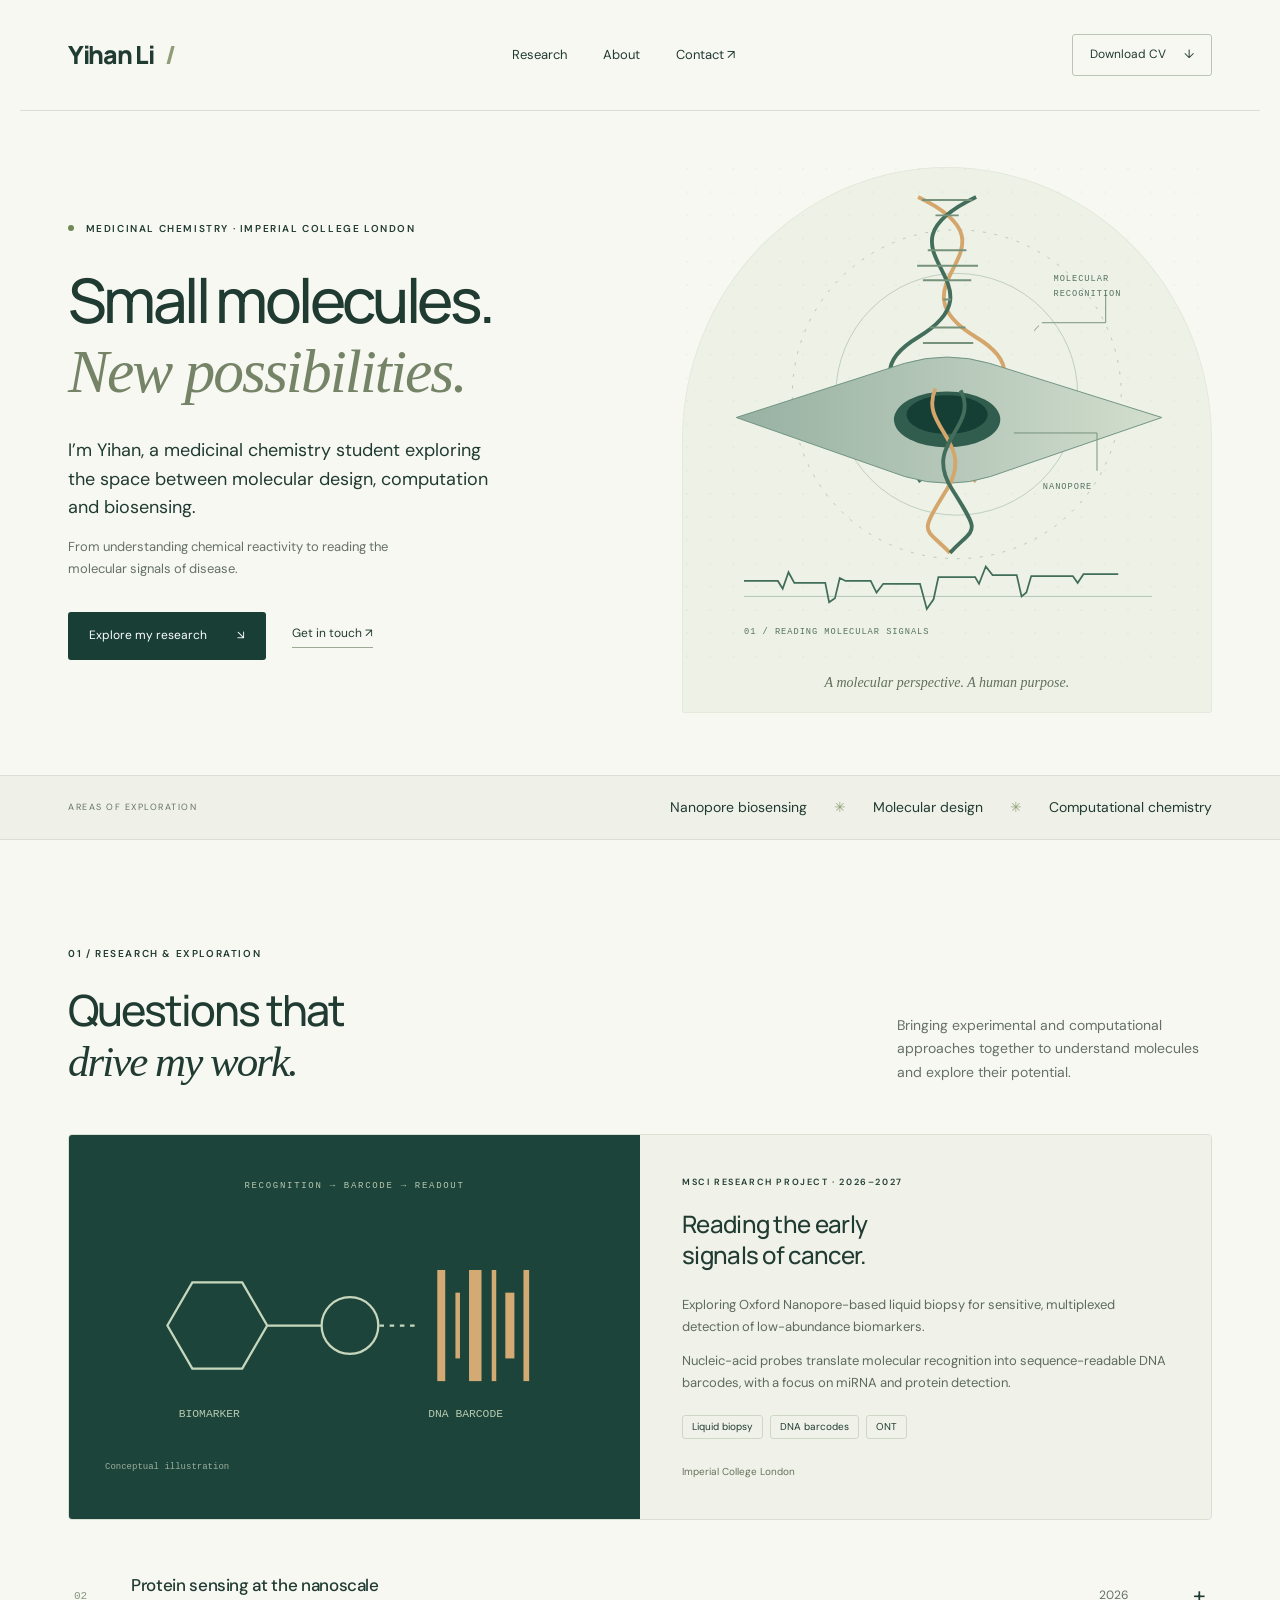
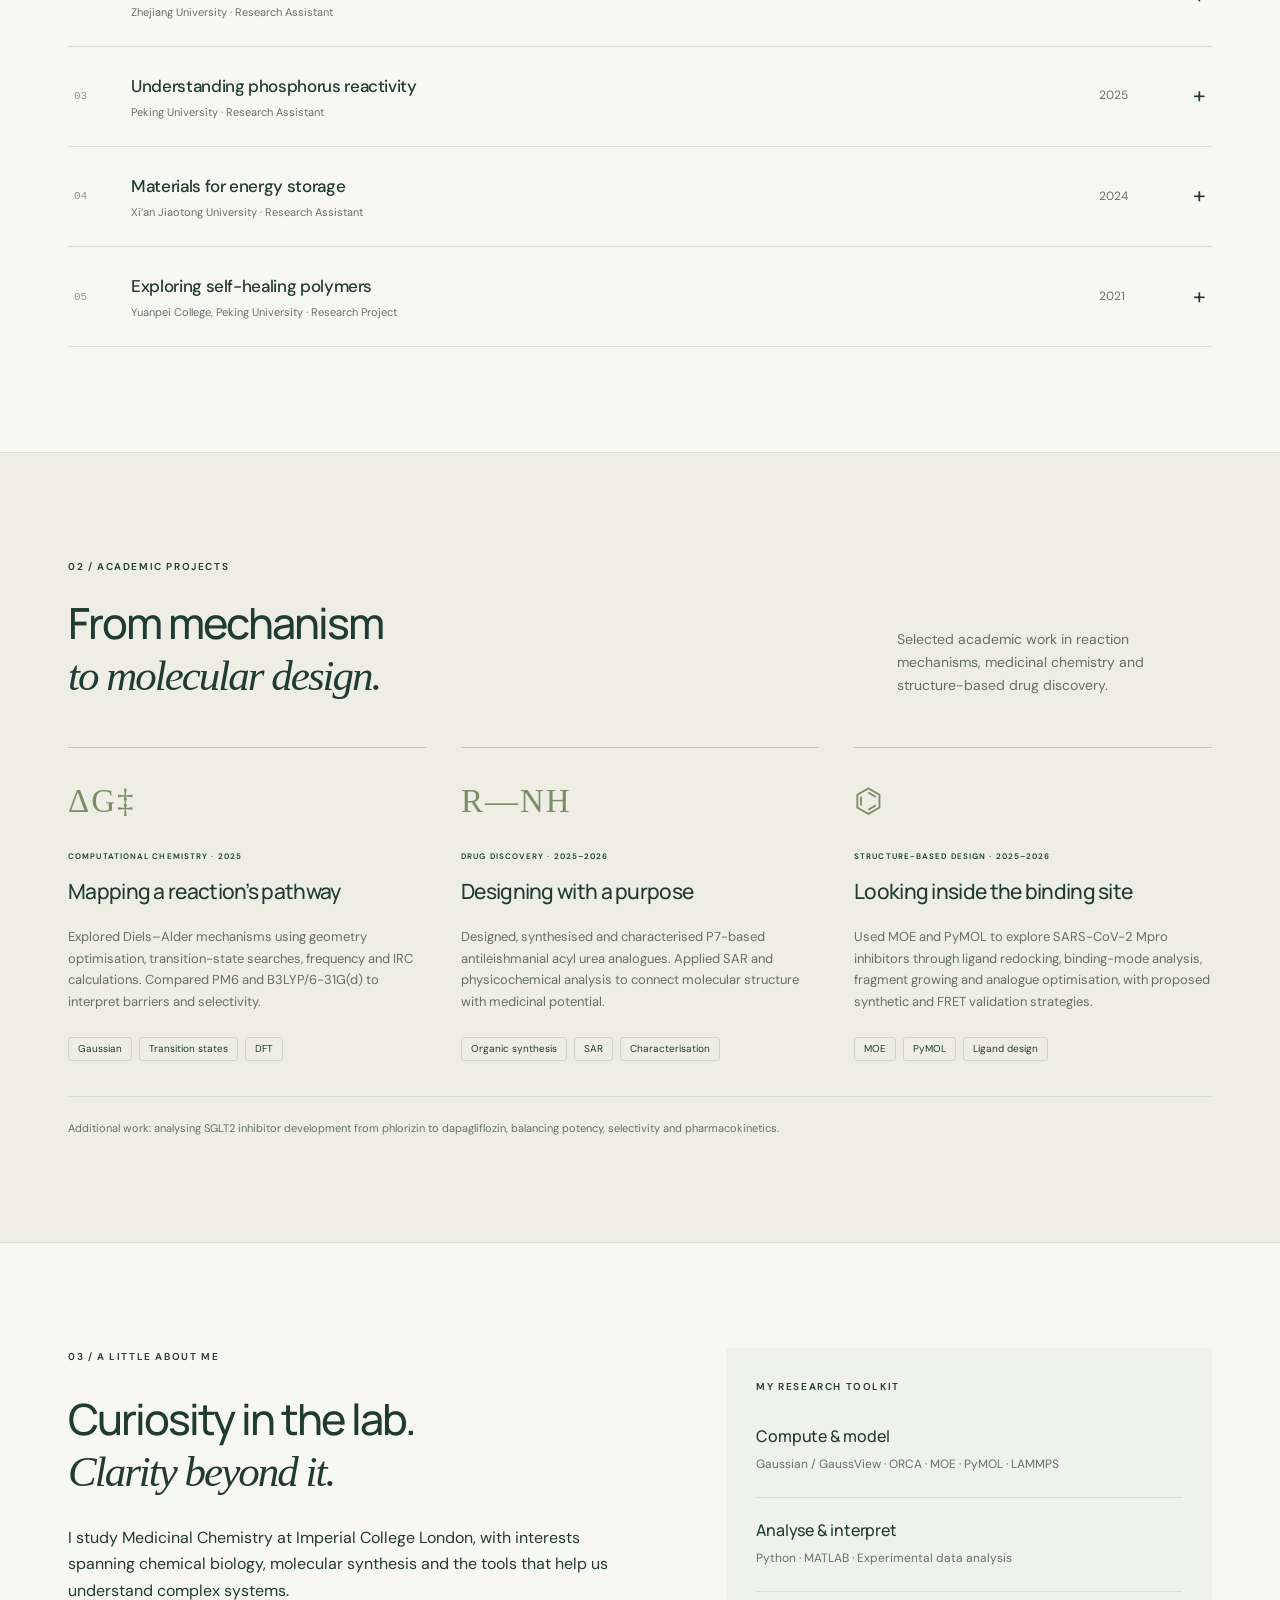
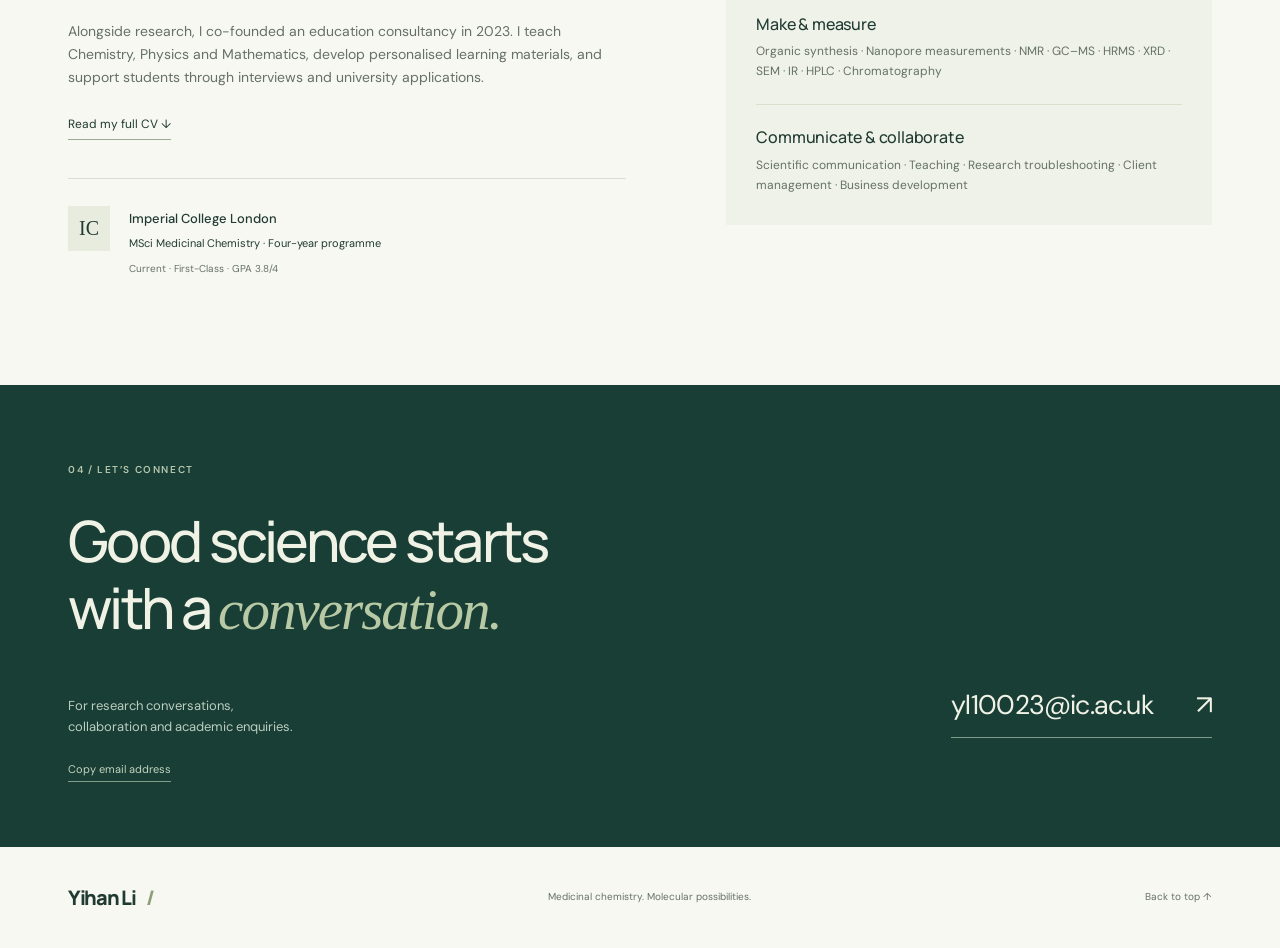
==== index.html @ eb701c2a "Publish Yihan Li portfolio and GitHub Pages deployment workflow" ====
<!doctype html>
<html lang="en">
<head>
<meta charset="utf-8"><meta name="viewport" content="width=device-width,initial-scale=1">
<meta name="description" content="Yihan Li — Medicinal chemistry student at Imperial College London, exploring nanopore biosensing, molecular design and computational chemistry.">
<meta name="theme-color" content="#183e36"><title>Yihan Li — Chemistry, at the interface.</title>
<link rel="icon" href="assets/favicon.svg" type="image/svg+xml"><link rel="stylesheet" href="styles.css"><script src="script.js" defer></script>
</head>
<body>
<a class="skip" href="#main">Skip to content</a>
<header class="header wrap"><a class="wordmark" href="#" aria-label="Yihan Li, home">Yihan Li<span> / </span></a><nav aria-label="Main navigation"><a href="#research">Research</a><a href="#about">About</a><a href="#contact">Contact <span aria-hidden="true">↗</span></a></nav><a class="cv-link" href="assets/Yihan_Li_CV_2026.pdf" download>Download CV <span aria-hidden="true">↓</span></a></header>
<main id="main">
<section class="hero wrap" aria-labelledby="hero-title"><div class="hero-copy"><p class="eyebrow"><span class="dot"></span> MEDICINAL CHEMISTRY · IMPERIAL COLLEGE LONDON</p><h1 id="hero-title">Small molecules.<br><em>New possibilities.</em></h1><p class="intro">I’m Yihan, a medicinal chemistry student exploring the space between molecular design, computation and biosensing.</p><p class="hero-note">From understanding chemical reactivity to reading the molecular signals of disease.</p><div class="actions"><a class="button" href="#research">Explore my research <span>↘</span></a><a class="text-link" href="mailto:yl10023@ic.ac.uk">Get in touch ↗</a></div></div><figure class="hero-art"><svg viewBox="0 0 540 520" role="img" aria-labelledby="art-title art-desc"><title id="art-title">Molecular signals, reimagined</title><desc id="art-desc">An abstract scientific illustration of a DNA strand passing through a nanopore, with a signal trace below. Conceptual illustration, not experimental data.</desc><defs><pattern id="grid" width="24" height="24" patternUnits="userSpaceOnUse"><circle cx="1" cy="1" r=".7" fill="#8daba0" opacity=".25"/></pattern><linearGradient id="membrane"><stop stop-color="#97b1a2"/><stop offset="1" stop-color="#d3dece"/></linearGradient></defs><rect width="540" height="520" fill="url(#grid)"/><circle cx="280" cy="234" r="170" fill="none" stroke="#b6c7b8" stroke-dasharray="3 9"/><circle cx="280" cy="234" r="125" fill="none" stroke="#bdcebf"/><g class="dna" fill="none" stroke-width="4"><path d="M240 30 C355 85 205 118 300 175 S220 270 300 324" stroke="#d4a66c"/><path d="M300 30 C185 85 335 118 240 175 S320 270 240 324" stroke="#426e5b"/><g stroke="#76927b" stroke-width="2"><path d="M244 33 L296 33 M258 49 L282 49 M250 85 L290 85 M239 101 L302 101 M245 116 L295 116 M266 136 L274 136 M252 165 L289 165 M245 181 L297 181 M257 199 L286 199 M261 230 L277 230 M242 248 L297 248 M247 267 L291 267 M260 289 L280 289 M242 319 L298 319"/></g></g><path d="M52 258 L226 202 Q270 189 314 202 L492 258 L315 319 Q272 333 226 319Z" fill="url(#membrane)" stroke="#6e9381"/><ellipse cx="270" cy="260" rx="55" ry="29" fill="#315d4e"/><ellipse cx="270" cy="255" rx="42" ry="20" fill="#153e34"/><path d="M258 228 C240 268 300 283 270 332 S246 370 273 398" fill="none" stroke="#d4a66c" stroke-width="4"/><path d="M284 230 C304 269 244 283 275 332 S299 370 273 398" fill="none" stroke="#426e5b" stroke-width="4"/><path d="M368 160h66v-31 M365 163l-5 5" stroke="#76927b" fill="none"/><text x="380" y="117" class="svg-label">MOLECULAR</text><text x="380" y="132" class="svg-label">RECOGNITION</text><path d="M339 274h86v39" fill="none" stroke="#76927b"/><text x="369" y="332" class="svg-label">NANOPORE</text><path d="M60 443H482" stroke="#b2c3b5"/><path d="M60 427h35l5 8 6-17 6 11h32l4 20 6-4 5-21 6 3h26l6 12 7-9h38l7 26 7-10 5-23h38l4 7 7-18 7 9h25l5 22 5-4 5-17h43l5 7 6-9h36" fill="none" stroke="#416e59" stroke-width="1.8"/><text x="60" y="482" class="svg-label">01 / READING MOLECULAR SIGNALS</text></svg><figcaption>A molecular perspective. A human purpose.</figcaption></figure></section>
<div class="focus-strip"><div class="wrap"><span>AREAS OF EXPLORATION</span><p>Nanopore biosensing <i>✳</i> Molecular design <i>✳</i> Computational chemistry</p></div></div>
<section id="research" class="research wrap section"><div class="section-top"><div><p class="eyebrow">01 / RESEARCH & EXPLORATION</p><h2>Questions that<br><em>drive my work.</em></h2></div><p>Bringing experimental and computational approaches together to understand molecules and explore their potential.</p></div>
<article class="featured"><div class="feature-visual" aria-hidden="true"><span>RECOGNITION → BARCODE → READOUT</span><svg viewBox="0 0 440 235"><g fill="none" stroke="#c7d7bd" stroke-width="2"><path d="M55 116l22-38h44l22 38-22 38H77Z M143 116h48"/><circle cx="216" cy="116" r="25"/><path d="M242 116h32" stroke-dasharray="4 5"/></g><g fill="#d4aa74"><rect x="293" y="67" width="7" height="98"/><rect x="309" y="87" width="4" height="58"/><rect x="321" y="67" width="11" height="98"/><rect x="341" y="67" width="4" height="98"/><rect x="353" y="87" width="8" height="58"/><rect x="369" y="67" width="5" height="98"/></g><g fill="#b6c9af" font-size="10" font-family="monospace"><text x="65" y="197">BIOMARKER</text><text x="285" y="197">DNA BARCODE</text></g></svg><small>Conceptual illustration</small></div><div class="feature-copy"><p class="eyebrow">MSCI RESEARCH PROJECT · 2026–2027</p><h3>Reading the early<br>signals of cancer.</h3><p>Exploring Oxford Nanopore-based liquid biopsy for sensitive, multiplexed detection of low-abundance biomarkers.</p><p>Nucleic-acid probes translate molecular recognition into sequence-readable DNA barcodes, with a focus on miRNA and protein detection.</p><div class="tags"><span>Liquid biopsy</span><span>DNA barcodes</span><span>ONT</span></div><p class="institution">Imperial College London</p></div></article>
<div class="research-list">
<details><summary><span class="row-number">02</span><span><strong>Protein sensing at the nanoscale</strong><small>Zhejiang University · Research Assistant</small></span><span class="year">2026</span><span class="expand" aria-hidden="true">+</span></summary><div class="detail-body"><p>Contributing to solid-state nanopore detection of proteins in tear-fluid samples. Experimental work includes sample preparation, nanopore measurements, protocol optimisation and troubleshooting electrical measurements.</p><div class="tags"><span>Solid-state nanopores</span><span>Protein detection</span><span>Biosensing</span></div></div></details>
<details><summary><span class="row-number">03</span><span><strong>Understanding phosphorus reactivity</strong><small>Peking University · Research Assistant</small></span><span class="year">2025</span><span class="expand" aria-hidden="true">+</span></summary><div class="detail-body"><p>Investigated white phosphorus activation by thioethers using experimental and computational approaches, contributing to a manuscript in preparation. Explored reactions with Ti, Zr, Hf and Th cyclopentadienyl complexes, diphosphabenzene properties, and allenyl dilithium reagents.</p><p>Computational analysis and characterisation used Gaussian/GaussView, ORCA, NMR, GC–MS, HRMS, XRD and elemental analysis.</p></div></details>
<details><summary><span class="row-number">04</span><span><strong>Materials for energy storage</strong><small>Xi’an Jiaotong University · Research Assistant</small></span><span class="year">2024</span><span class="expand" aria-hidden="true">+</span></summary><div class="detail-body"><p>Reviewed supercapacitor materials and energy-storage mechanisms; assisted with electrode-material synthesis, XRD and SEM characterisation, and preliminary electrochemical performance analysis.</p></div></details>
<details><summary><span class="row-number">05</span><span><strong>Exploring self-healing polymers</strong><small>Yuanpei College, Peking University · Research Project</small></span><span class="year">2021</span><span class="expand" aria-hidden="true">+</span></summary><div class="detail-body"><p>Reviewed self-healing polymer mechanisms and applications, explored experimental approaches for evaluating material properties, and presented findings to peers and mentors.</p></div></details>
</div></section>
<section class="projects section"><div class="wrap"><div class="section-top"><div><p class="eyebrow">02 / ACADEMIC PROJECTS</p><h2>From mechanism<br><em>to molecular design.</em></h2></div><p>Selected academic work in reaction mechanisms, medicinal chemistry and structure-based drug discovery.</p></div><div class="project-grid"><article><span class="project-icon" aria-hidden="true">ΔG‡</span><p class="eyebrow">COMPUTATIONAL CHEMISTRY · 2025</p><h3>Mapping a reaction’s pathway</h3><p>Explored Diels–Alder mechanisms using geometry optimisation, transition-state searches, frequency and IRC calculations. Compared PM6 and B3LYP/6-31G(d) to interpret barriers and selectivity.</p><div class="tags"><span>Gaussian</span><span>Transition states</span><span>DFT</span></div></article><article><span class="project-icon" aria-hidden="true">R—NH</span><p class="eyebrow">DRUG DISCOVERY · 2025–2026</p><h3>Designing with a purpose</h3><p>Designed, synthesised and characterised P7-based antileishmanial acyl urea analogues. Applied SAR and physicochemical analysis to connect molecular structure with medicinal potential.</p><div class="tags"><span>Organic synthesis</span><span>SAR</span><span>Characterisation</span></div></article><article><span class="project-icon" aria-hidden="true">⌬</span><p class="eyebrow">STRUCTURE-BASED DESIGN · 2025–2026</p><h3>Looking inside the binding site</h3><p>Used MOE and PyMOL to explore SARS-CoV-2 Mpro inhibitors through ligand redocking, binding-mode analysis, fragment growing and analogue optimisation, with proposed synthetic and FRET validation strategies.</p><div class="tags"><span>MOE</span><span>PyMOL</span><span>Ligand design</span></div></article></div><p class="project-footnote">Additional work: analysing SGLT2 inhibitor development from phlorizin to dapagliflozin, balancing potency, selectivity and pharmacokinetics.</p></div></section>
<section id="about" class="about wrap section"><div><p class="eyebrow">03 / A LITTLE ABOUT ME</p><h2>Curiosity in the lab.<br><em>Clarity beyond it.</em></h2><p class="about-intro">I study Medicinal Chemistry at Imperial College London, with interests spanning chemical biology, molecular synthesis and the tools that help us understand complex systems.</p><p>Alongside research, I co-founded an education consultancy in 2023. I teach Chemistry, Physics and Mathematics, develop personalised learning materials, and support students through interviews and university applications.</p><a class="text-link" href="assets/Yihan_Li_CV_2026.pdf" download>Read my full CV ↓</a><div class="education"><span class="edu-mark" aria-hidden="true">IC</span><div><strong>Imperial College London</strong><p>MSci Medicinal Chemistry · Four-year programme</p><small>Current · First-Class · GPA 3.8/4</small></div></div></div><aside class="toolkit"><p class="eyebrow">MY RESEARCH TOOLKIT</p><div><h3>Compute & model</h3><p>Gaussian / GaussView · ORCA · MOE · PyMOL · LAMMPS</p></div><div><h3>Analyse & interpret</h3><p>Python · MATLAB · Experimental data analysis</p></div><div><h3>Make & measure</h3><p>Organic synthesis · Nanopore measurements · NMR · GC–MS · HRMS · XRD · SEM · IR · HPLC · Chromatography</p></div><div><h3>Communicate & collaborate</h3><p>Scientific communication · Teaching · Research troubleshooting · Client management · Business development</p></div></aside></section>
<section id="contact" class="contact"><div class="wrap"><p class="eyebrow">04 / LET’S CONNECT</p><h2>Good science starts<br>with a <em>conversation.</em></h2><div class="contact-bottom"><p>For research conversations,<br>collaboration and academic enquiries.</p><a href="mailto:yl10023@ic.ac.uk">yl10023@ic.ac.uk <span aria-hidden="true">↗</span></a></div><button id="copy-email" type="button">Copy email address</button><span id="copy-status" role="status" aria-live="polite"></span></div></section>
</main><footer class="wrap"><a class="wordmark" href="#">Yihan Li<span> / </span></a><p>Medicinal chemistry. Molecular possibilities.</p><a href="#">Back to top ↑</a></footer>
</body></html>
---- styles.css ----
@import url('https://fonts.googleapis.com/css2?family=DM+Sans:wght@400;450;500;550;600;650;700&family=Manrope:wght@400;500;600;650;700;800&display=swap');
:root{--paper:#f8f8f2;--ink:#203b32;--muted:#657168;--line:#d9dfd3;--green:#183e36;--serif:Georgia,'Times New Roman',serif}*{box-sizing:border-box}html{scroll-behavior:smooth;scroll-padding-top:35px}body{margin:0;background:var(--paper);color:var(--ink);font-family:'DM Sans',sans-serif;font-size:15px;line-height:1.65}a{color:inherit;text-decoration:none}button{font:inherit}a,button,summary{-webkit-tap-highlight-color:transparent}a:focus-visible,button:focus-visible,summary:focus-visible{outline:2px solid #a3733a;outline-offset:6px}.wrap{max-width:1240px;padding-inline:48px;margin:auto}.header{height:111px;display:flex;align-items:center;justify-content:space-between;border-bottom:1px solid var(--line)}.wordmark{font-family:'Manrope',sans-serif;font-size:25px;font-weight:800;letter-spacing:-1.3px}.wordmark span{color:#8e9e76;margin-left:8px}.header nav{display:flex;gap:36px;font-size:13px}.header nav a:hover,.text-link:hover{color:#977244}.cv-link{font-size:12px;border:1px solid #bac5b5;padding:10px 17px;border-radius:3px}.cv-link span{margin-left:15px}.skip{position:fixed;top:-60px;left:10px;background:white;padding:10px;z-index:10}.skip:focus{top:10px}.hero{min-height:650px;display:grid;grid-template-columns:1.12fr 1fr;align-items:center;gap:20px;padding-top:56px;padding-bottom:62px}.eyebrow{font-size:10px;letter-spacing:1.6px;font-weight:600;line-height:1.8;margin:0 0 28px}.dot{display:inline-block;width:6px;height:6px;background:#708957;border-radius:100%;margin-right:8px;vertical-align:1px}h1,h2,h3,p{margin-top:0}h1{font-family:'Manrope',sans-serif;font-size:clamp(44px,4.8vw,65px);line-height:1.12;font-weight:500;letter-spacing:-3.6px;margin-bottom:30px}em{font-family:var(--serif);font-weight:400;letter-spacing:-2px}h1 em{color:#758366}.intro{max-width:435px;font-size:18px;line-height:1.6;margin-bottom:14px}.hero-note{font-size:13px;color:var(--muted);max-width:370px}.actions{display:flex;gap:26px;align-items:center;margin-top:33px}.button{background:var(--green);color:white;padding:14px 21px;font-size:12px;border-radius:3px;display:inline-flex;align-items:center;gap:30px;transition:background .2s}.button:hover{background:#355c4a}.text-link{font-size:12px;border-bottom:1px solid #9aaa93;padding-bottom:4px}.hero-art{margin:0;background:#edf1e6;border:1px solid #e4e9dc;position:relative;border-radius:50% 50% 3px 3px;padding:0 3px 18px}.hero-art svg{display:block;width:100%;height:auto}.svg-label{font-family:monospace;font-size:9px;letter-spacing:1px;fill:#577360}.hero-art figcaption{text-align:center;font-family:var(--serif);font-style:italic;font-size:14px;color:#61705b}.focus-strip{border-block:1px solid var(--line);background:#eff1e8}.focus-strip .wrap{display:flex;align-items:center;justify-content:space-between;gap:20px;padding-block:20px}.focus-strip span{font-size:9px;letter-spacing:1.5px;color:var(--muted)}.focus-strip p{font-size:14px;margin:0}.focus-strip i{font-style:normal;color:#91a17c;padding:0 23px}.section{padding-top:105px;padding-bottom:105px}.section-top{display:flex;align-items:flex-end;justify-content:space-between;gap:40px;margin-bottom:46px}.section-top .eyebrow{margin-bottom:22px}h2{font-size:43px;font-family:'Manrope',sans-serif;font-weight:500;letter-spacing:-2px;line-height:1.17;margin-bottom:0}.section-top>p{max-width:315px;font-size:14px;color:var(--muted);margin-bottom:4px}.featured{display:grid;grid-template-columns:1fr 1fr;border:1px solid var(--line);border-radius:4px;overflow:hidden}.feature-visual{background:#1c443a;display:flex;flex-direction:column;justify-content:center;padding:36px;color:#b5c7af}.feature-visual>span{font-family:monospace;letter-spacing:1.7px;font-size:9px;align-self:center}.feature-visual svg{width:100%}.feature-visual small{font-family:monospace;font-size:9px;color:#9daf9d}.feature-copy{padding:39px 42px;background:#f0f2e9}.feature-copy .eyebrow{font-size:9px;margin-bottom:18px}h3{font-family:'Manrope',sans-serif;font-size:24px;font-weight:500;line-height:1.3;letter-spacing:-.7px}.feature-copy>p:not(.eyebrow):not(.institution){font-size:13px;color:#5e6a60}.tags{display:flex;flex-wrap:wrap;gap:7px;margin-top:22px}.tags span{border:1px solid #cfd8c6;border-radius:3px;padding:3px 9px;font-size:10px;line-height:1.6}.institution{font-size:10px;margin:25px 0 0;color:#65735c}.research-list{margin-top:26px}details{border-bottom:1px solid var(--line)}summary{list-style:none;display:grid;grid-template-columns:45px 1fr 70px 25px;gap:12px;align-items:center;padding:25px 6px;cursor:pointer}summary::-webkit-details-marker{display:none}.row-number{color:#8b977f;font-size:11px;font-family:monospace}summary strong{display:block;font-weight:500;font-size:17px;letter-spacing:-.35px}summary small{display:block;color:var(--muted);font-size:11px;margin-top:3px}.year{font-size:12px;color:var(--muted)}.expand{font-size:23px;font-weight:400;text-align:right}details[open] .expand{transform:rotate(45deg)}.detail-body{padding:0 60px 28px;max-width:880px;color:var(--muted);font-size:14px}.projects{background:#eeeee5;border-block:1px solid var(--line)}.project-grid{display:grid;grid-template-columns:repeat(3,1fr);gap:35px}.project-grid article{border-top:1px solid #becab6;padding-top:26px}.project-icon{display:block;font-family:var(--serif);color:#7b8e68;font-size:33px;height:75px;letter-spacing:2px}.project-grid .eyebrow{font-size:8px;margin-bottom:15px;letter-spacing:1.1px}.project-grid h3{font-size:21px}.project-grid article>p:not(.eyebrow){font-size:13px;color:var(--muted)}.project-grid .tags{margin-top:25px}.project-footnote{margin:35px 0 0;padding-top:22px;border-top:1px solid var(--line);font-size:11px;color:var(--muted)}.about{display:grid;grid-template-columns:1.15fr 1fr;gap:100px}.about h2{margin-bottom:28px}.about-intro{font-size:16px}.about>div>p:not(.eyebrow):not(.about-intro){font-size:14px;color:var(--muted)}.about .text-link{display:inline-block;margin-top:12px}.education{border-top:1px solid var(--line);margin-top:38px;padding-top:27px;display:flex;gap:19px}.edu-mark{background:#e7ecdf;width:42px;height:45px;display:grid;place-items:center;font-family:var(--serif);font-size:20px;flex-shrink:0}.education strong{font-size:13px;font-weight:500}.education p{font-size:11px;margin:3px 0}.education small{font-size:10px;color:var(--muted)}.toolkit{padding:30px;background:#eff2e9;align-self:start}.toolkit>.eyebrow{margin-bottom:8px}.toolkit>div{padding:22px 0;border-bottom:1px solid #d7dfcd}.toolkit>div:last-child{border:0;padding-bottom:0}.toolkit h3{font-size:16px;letter-spacing:-.2px;margin-bottom:8px}.toolkit p:not(.eyebrow){font-size:12px;color:var(--muted);margin-bottom:0}.contact{background:var(--green);color:#f1f2e6;padding:76px 0 65px}.contact .eyebrow{color:#b7c7ae}.contact h2{font-size:57px;letter-spacing:-2.7px}.contact h2 em{color:#b8c9a5}.contact-bottom{display:flex;justify-content:space-between;align-items:flex-end;gap:30px;margin-top:40px}.contact-bottom p{font-size:13px;color:#bdcebf;margin:0}.contact-bottom>a{font-size:27px;letter-spacing:-.6px;border-bottom:1px solid #7d9c87;padding-bottom:9px}.contact-bottom>a span{margin-left:36px}#copy-email{border:0;border-bottom:1px solid #809e88;background:none;color:#c4d3be;font-size:11px;padding:0 0 3px;cursor:pointer;margin-top:22px}#copy-status{font-size:11px;margin-left:14px;color:#c4d3be}footer{padding-block:34px;display:flex;align-items:center;justify-content:space-between;gap:20px}footer .wordmark{font-size:20px}footer p,footer>a:last-child{font-size:10px;color:var(--muted);margin:0}@media(min-width:1500px){.hero{min-height:710px}}@media(max-width:950px){.wrap{padding-inline:30px}.hero{gap:10px;min-height:560px}h1{font-size:45px;letter-spacing:-2.5px}.intro{font-size:16px}.hero .eyebrow{font-size:8px}.actions{gap:17px}.button{gap:12px}.about{gap:45px}.focus-strip i{padding:0 10px}.feature-copy{padding:28px}.project-grid{gap:22px}.project-grid .eyebrow{font-size:7px}.contact h2{font-size:48px}}@media(max-width:760px){.wrap{padding-inline:22px}.header{height:85px}.wordmark{font-size:22px}.header nav{gap:18px;font-size:11px}.cv-link{display:none}.hero{grid-template-columns:1fr;padding-block:45px;gap:40px}h1{font-size:47px}.hero .eyebrow{font-size:8px;letter-spacing:1px}.intro{font-size:17px}.hero-art{max-width:400px;width:100%;justify-self:center}.focus-strip .wrap{display:block}.focus-strip p{font-size:10px;margin-top:9px}.focus-strip i{padding:0 6px}.section{padding-block:65px}.section-top{display:block;margin-bottom:30px}.section-top>p{margin-top:22px;max-width:100%}h2{font-size:36px}.featured{grid-template-columns:1fr}.feature-visual{min-height:260px;padding:28px}.feature-visual svg{max-height:200px}.feature-copy{padding:28px}summary{grid-template-columns:25px 1fr 35px 16px;gap:8px;padding-block:22px}summary strong{font-size:14px}summary small{font-size:10px}.year{font-size:10px}.detail-body{padding:0 10px 22px 33px;font-size:13px}.project-grid{grid-template-columns:1fr;gap:32px}.project-grid .eyebrow{font-size:9px}.project-icon{height:62px}.project-grid article>p:not(.eyebrow){font-size:14px}.about{grid-template-columns:1fr;gap:35px}.contact{padding-block:57px}.contact h2{font-size:40px;letter-spacing:-1.8px}.contact-bottom{display:block;margin-top:30px}.contact-bottom>a{display:inline-block;margin-top:25px;font-size:22px}.contact-bottom>a span{margin-left:15px}footer{flex-wrap:wrap;padding-block:25px}footer p{order:3;width:100%}}@media(prefers-reduced-motion:reduce){html{scroll-behavior:auto}*{transition:none!important}}
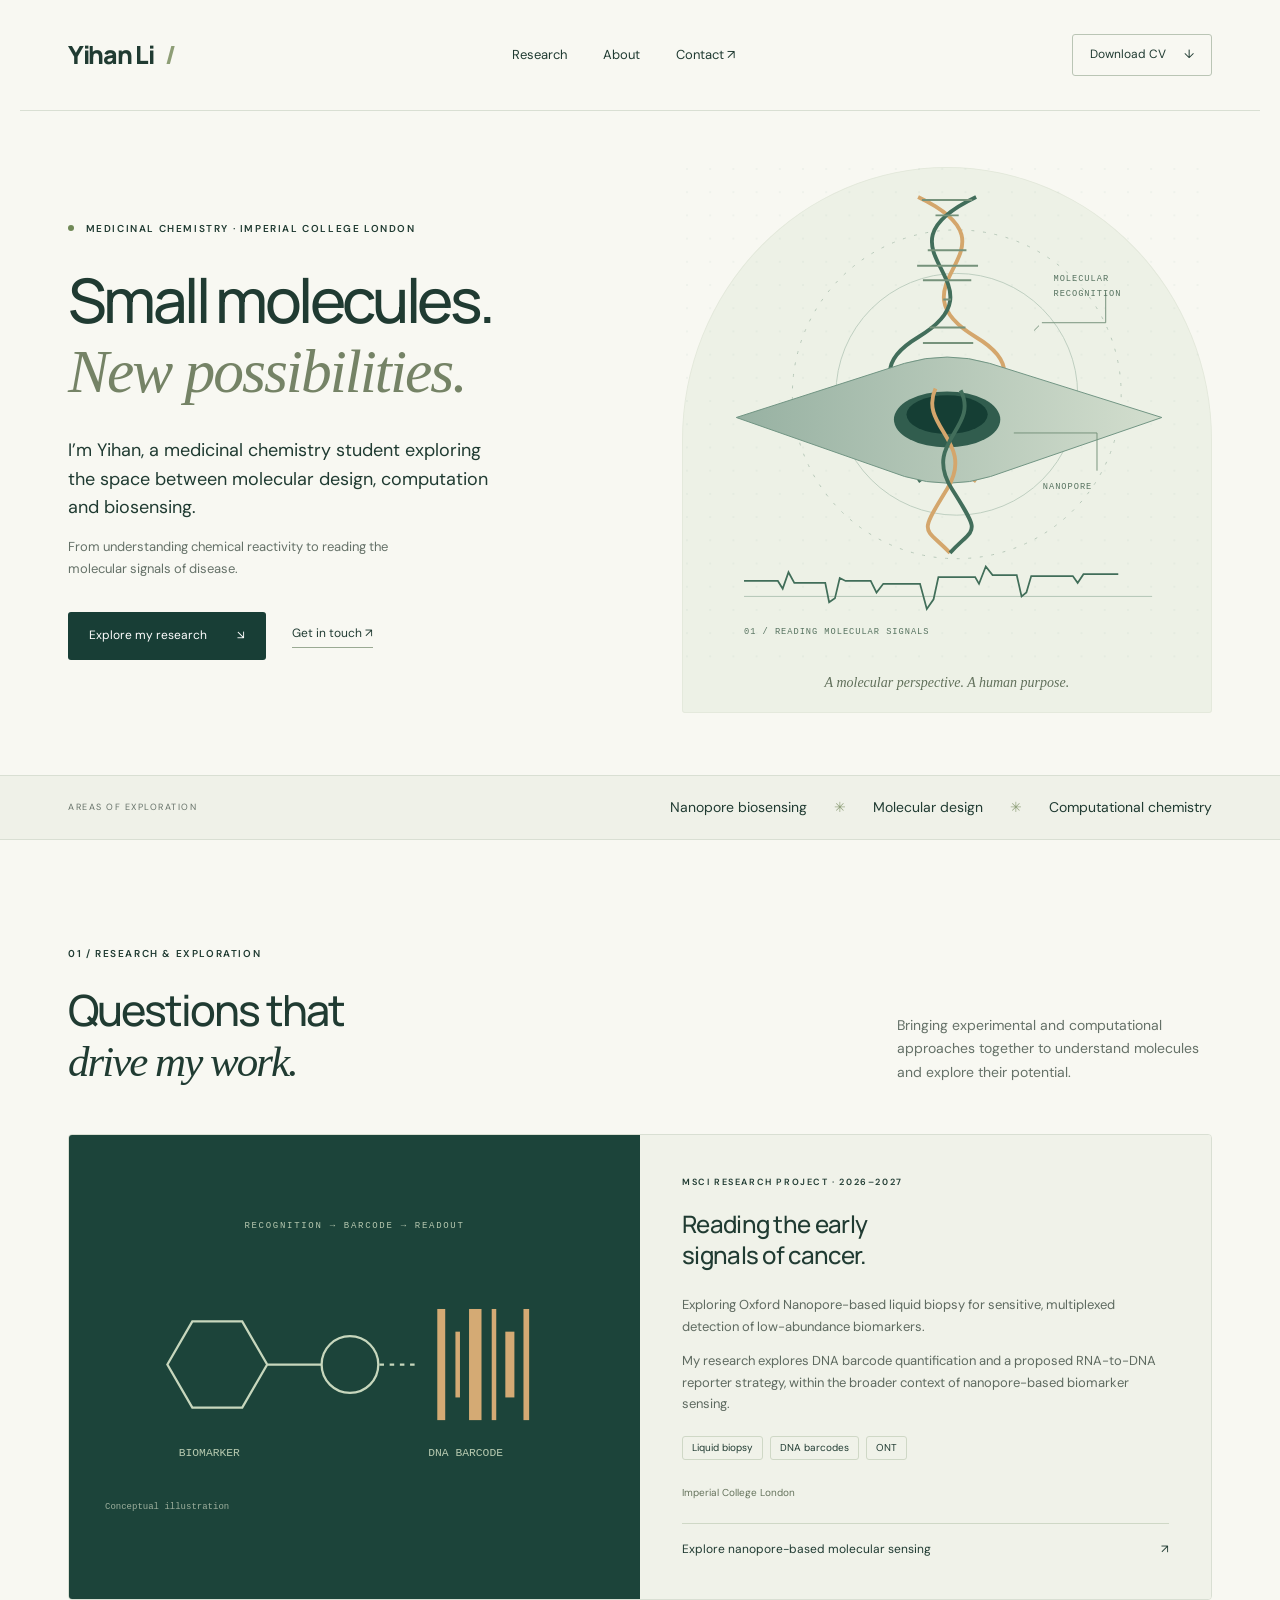
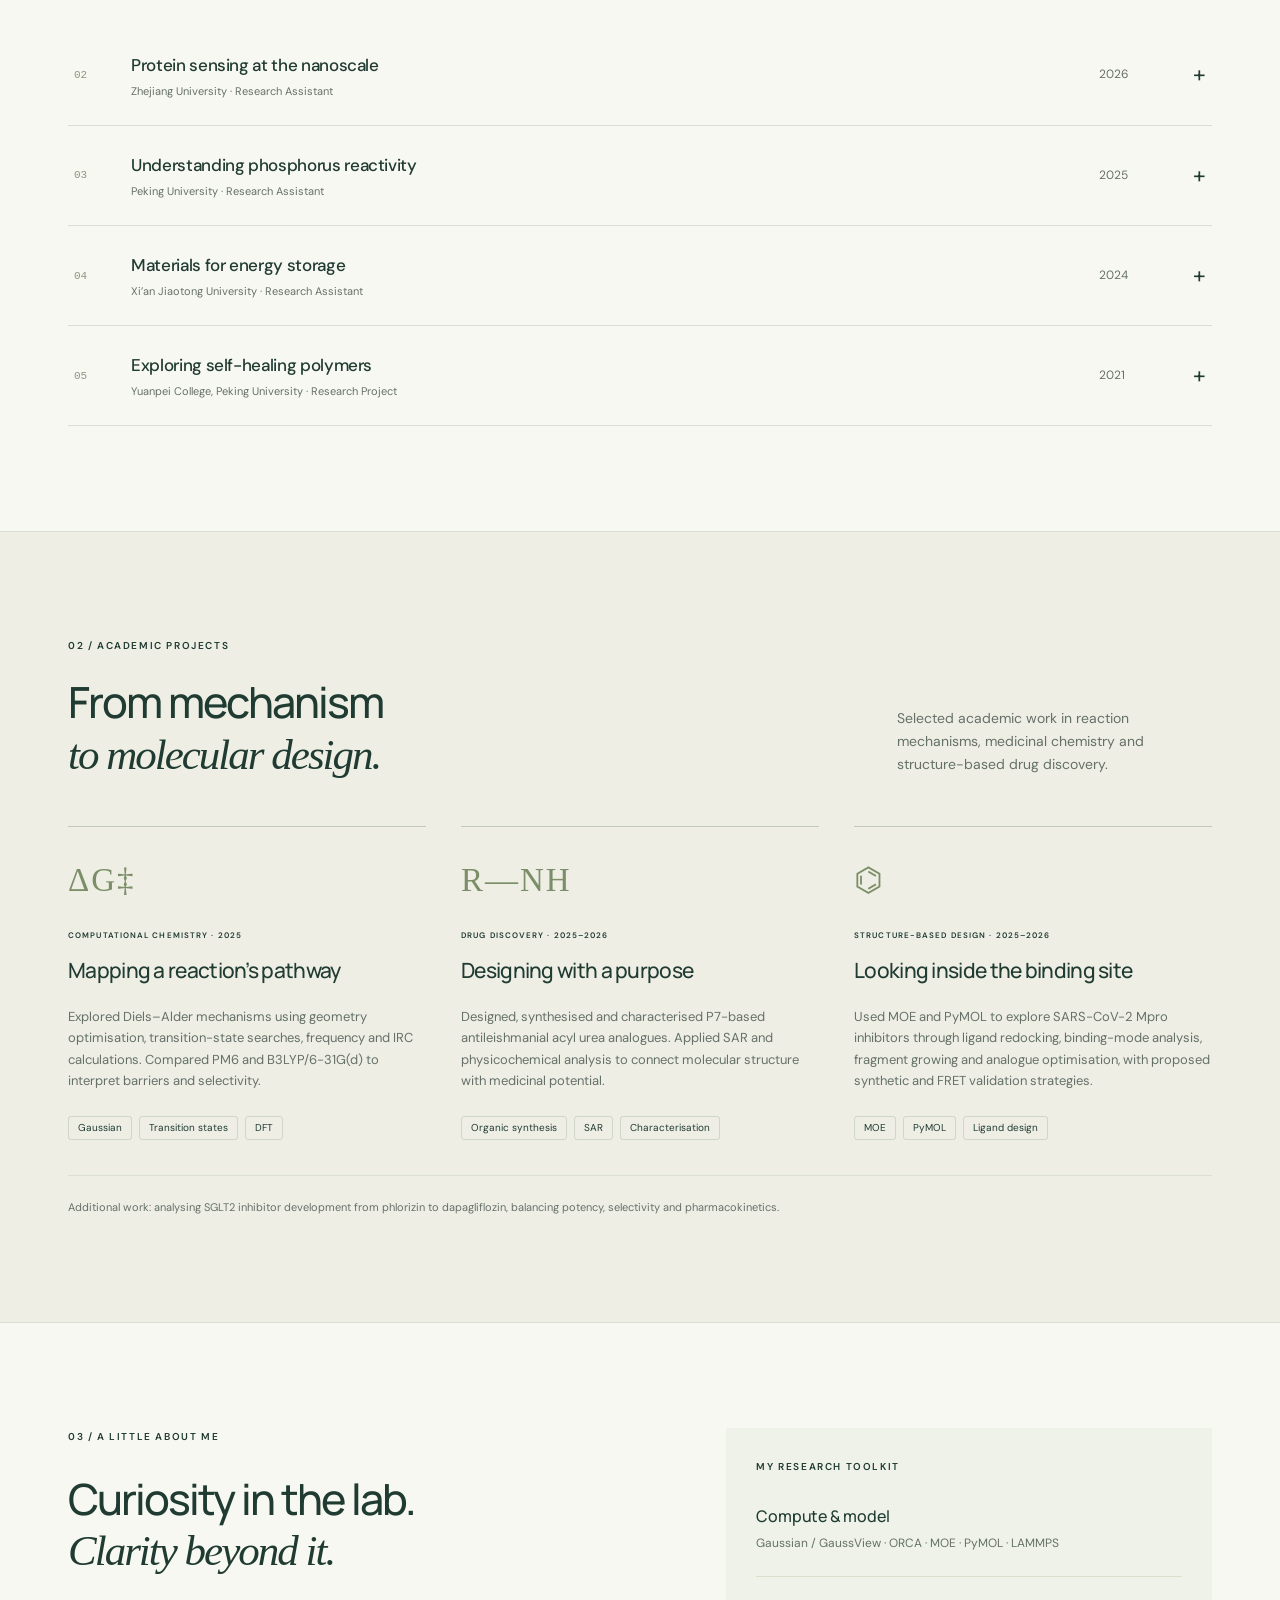
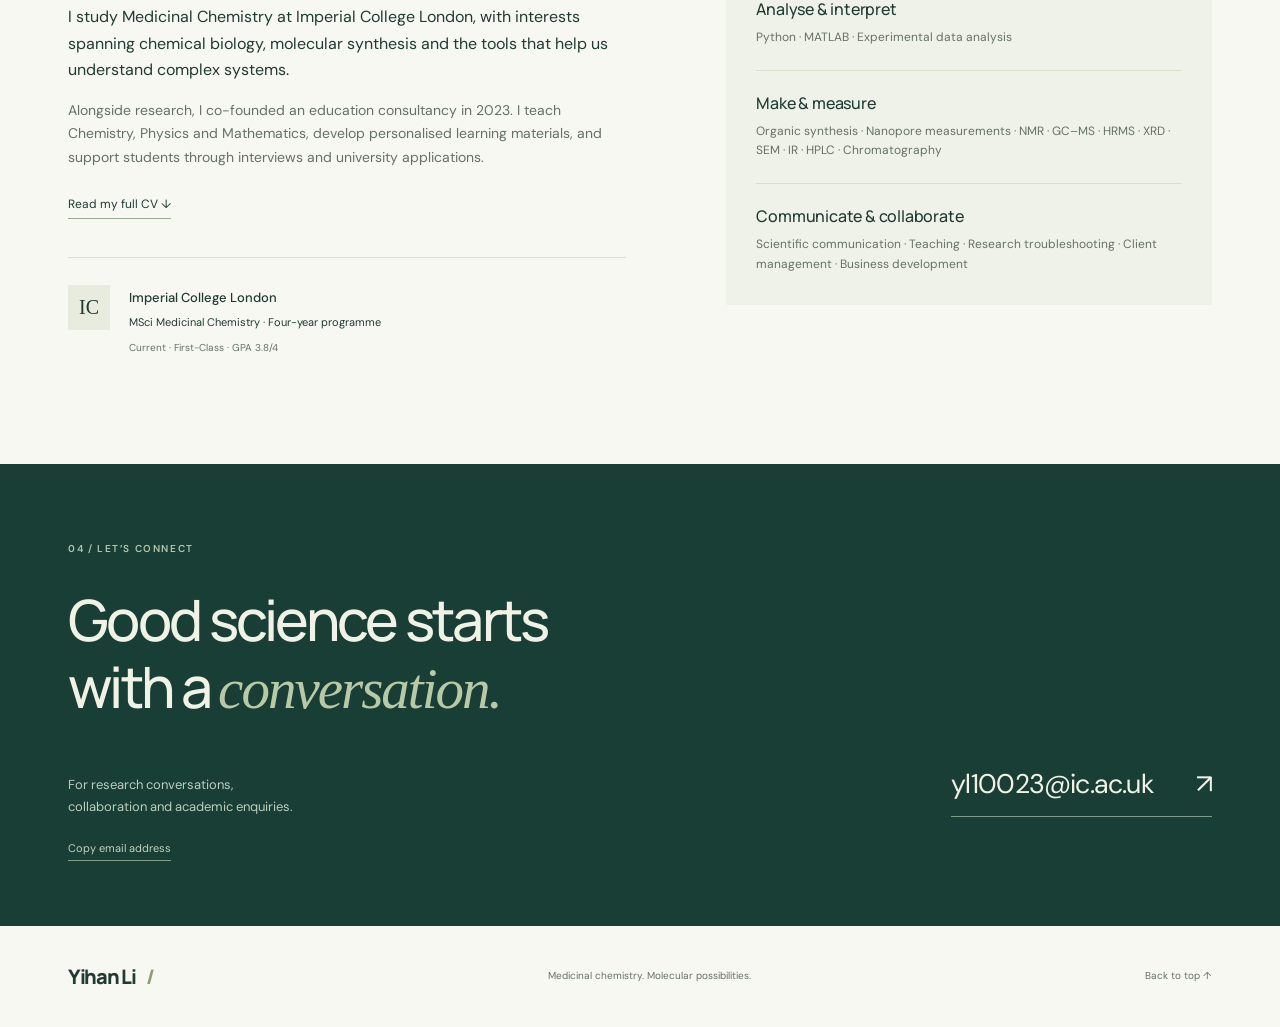
==== commit dcdd2de2: "Add illustrated nanopore molecular sensing research page with attributed concepts and proposed RNA m" ====
--- a/index.html
+++ b/index.html
@@ -13,7 +13,7 @@
 <section class="hero wrap" aria-labelledby="hero-title"><div class="hero-copy"><p class="eyebrow"><span class="dot"></span> MEDICINAL CHEMISTRY · IMPERIAL COLLEGE LONDON</p><h1 id="hero-title">Small molecules.<br><em>New possibilities.</em></h1><p class="intro">I’m Yihan, a medicinal chemistry student exploring the space between molecular design, computation and biosensing.</p><p class="hero-note">From understanding chemical reactivity to reading the molecular signals of disease.</p><div class="actions"><a class="button" href="#research">Explore my research <span>↘</span></a><a class="text-link" href="mailto:yl10023@ic.ac.uk">Get in touch ↗</a></div></div><figure class="hero-art"><svg viewBox="0 0 540 520" role="img" aria-labelledby="art-title art-desc"><title id="art-title">Molecular signals, reimagined</title><desc id="art-desc">An abstract scientific illustration of a DNA strand passing through a nanopore, with a signal trace below. Conceptual illustration, not experimental data.</desc><defs><pattern id="grid" width="24" height="24" patternUnits="userSpaceOnUse"><circle cx="1" cy="1" r=".7" fill="#8daba0" opacity=".25"/></pattern><linearGradient id="membrane"><stop stop-color="#97b1a2"/><stop offset="1" stop-color="#d3dece"/></linearGradient></defs><rect width="540" height="520" fill="url(#grid)"/><circle cx="280" cy="234" r="170" fill="none" stroke="#b6c7b8" stroke-dasharray="3 9"/><circle cx="280" cy="234" r="125" fill="none" stroke="#bdcebf"/><g class="dna" fill="none" stroke-width="4"><path d="M240 30 C355 85 205 118 300 175 S220 270 300 324" stroke="#d4a66c"/><path d="M300 30 C185 85 335 118 240 175 S320 270 240 324" stroke="#426e5b"/><g stroke="#76927b" stroke-width="2"><path d="M244 33 L296 33 M258 49 L282 49 M250 85 L290 85 M239 101 L302 101 M245 116 L295 116 M266 136 L274 136 M252 165 L289 165 M245 181 L297 181 M257 199 L286 199 M261 230 L277 230 M242 248 L297 248 M247 267 L291 267 M260 289 L280 289 M242 319 L298 319"/></g></g><path d="M52 258 L226 202 Q270 189 314 202 L492 258 L315 319 Q272 333 226 319Z" fill="url(#membrane)" stroke="#6e9381"/><ellipse cx="270" cy="260" rx="55" ry="29" fill="#315d4e"/><ellipse cx="270" cy="255" rx="42" ry="20" fill="#153e34"/><path d="M258 228 C240 268 300 283 270 332 S246 370 273 398" fill="none" stroke="#d4a66c" stroke-width="4"/><path d="M284 230 C304 269 244 283 275 332 S299 370 273 398" fill="none" stroke="#426e5b" stroke-width="4"/><path d="M368 160h66v-31 M365 163l-5 5" stroke="#76927b" fill="none"/><text x="380" y="117" class="svg-label">MOLECULAR</text><text x="380" y="132" class="svg-label">RECOGNITION</text><path d="M339 274h86v39" fill="none" stroke="#76927b"/><text x="369" y="332" class="svg-label">NANOPORE</text><path d="M60 443H482" stroke="#b2c3b5"/><path d="M60 427h35l5 8 6-17 6 11h32l4 20 6-4 5-21 6 3h26l6 12 7-9h38l7 26 7-10 5-23h38l4 7 7-18 7 9h25l5 22 5-4 5-17h43l5 7 6-9h36" fill="none" stroke="#416e59" stroke-width="1.8"/><text x="60" y="482" class="svg-label">01 / READING MOLECULAR SIGNALS</text></svg><figcaption>A molecular perspective. A human purpose.</figcaption></figure></section>
 <div class="focus-strip"><div class="wrap"><span>AREAS OF EXPLORATION</span><p>Nanopore biosensing <i>✳</i> Molecular design <i>✳</i> Computational chemistry</p></div></div>
 <section id="research" class="research wrap section"><div class="section-top"><div><p class="eyebrow">01 / RESEARCH & EXPLORATION</p><h2>Questions that<br><em>drive my work.</em></h2></div><p>Bringing experimental and computational approaches together to understand molecules and explore their potential.</p></div>
-<article class="featured"><div class="feature-visual" aria-hidden="true"><span>RECOGNITION → BARCODE → READOUT</span><svg viewBox="0 0 440 235"><g fill="none" stroke="#c7d7bd" stroke-width="2"><path d="M55 116l22-38h44l22 38-22 38H77Z M143 116h48"/><circle cx="216" cy="116" r="25"/><path d="M242 116h32" stroke-dasharray="4 5"/></g><g fill="#d4aa74"><rect x="293" y="67" width="7" height="98"/><rect x="309" y="87" width="4" height="58"/><rect x="321" y="67" width="11" height="98"/><rect x="341" y="67" width="4" height="98"/><rect x="353" y="87" width="8" height="58"/><rect x="369" y="67" width="5" height="98"/></g><g fill="#b6c9af" font-size="10" font-family="monospace"><text x="65" y="197">BIOMARKER</text><text x="285" y="197">DNA BARCODE</text></g></svg><small>Conceptual illustration</small></div><div class="feature-copy"><p class="eyebrow">MSCI RESEARCH PROJECT · 2026–2027</p><h3>Reading the early<br>signals of cancer.</h3><p>Exploring Oxford Nanopore-based liquid biopsy for sensitive, multiplexed detection of low-abundance biomarkers.</p><p>Nucleic-acid probes translate molecular recognition into sequence-readable DNA barcodes, with a focus on miRNA and protein detection.</p><div class="tags"><span>Liquid biopsy</span><span>DNA barcodes</span><span>ONT</span></div><p class="institution">Imperial College London</p></div></article>
+<article class="featured"><div class="feature-visual" aria-hidden="true"><span>RECOGNITION → BARCODE → READOUT</span><svg viewBox="0 0 440 235"><g fill="none" stroke="#c7d7bd" stroke-width="2"><path d="M55 116l22-38h44l22 38-22 38H77Z M143 116h48"/><circle cx="216" cy="116" r="25"/><path d="M242 116h32" stroke-dasharray="4 5"/></g><g fill="#d4aa74"><rect x="293" y="67" width="7" height="98"/><rect x="309" y="87" width="4" height="58"/><rect x="321" y="67" width="11" height="98"/><rect x="341" y="67" width="4" height="98"/><rect x="353" y="87" width="8" height="58"/><rect x="369" y="67" width="5" height="98"/></g><g fill="#b6c9af" font-size="10" font-family="monospace"><text x="65" y="197">BIOMARKER</text><text x="285" y="197">DNA BARCODE</text></g></svg><small>Conceptual illustration</small></div><div class="feature-copy"><p class="eyebrow">MSCI RESEARCH PROJECT · 2026–2027</p><h3>Reading the early<br>signals of cancer.</h3><p>Exploring Oxford Nanopore-based liquid biopsy for sensitive, multiplexed detection of low-abundance biomarkers.</p><p>My research explores DNA barcode quantification and a proposed RNA-to-DNA reporter strategy, within the broader context of nanopore-based biomarker sensing.</p><div class="tags"><span>Liquid biopsy</span><span>DNA barcodes</span><span>ONT</span></div><p class="institution">Imperial College London</p><a class="research-page-link" href="nanopore.html">Explore nanopore-based molecular sensing <span aria-hidden="true">↗</span></a></div></article>
 <div class="research-list">
 <details><summary><span class="row-number">02</span><span><strong>Protein sensing at the nanoscale</strong><small>Zhejiang University · Research Assistant</small></span><span class="year">2026</span><span class="expand" aria-hidden="true">+</span></summary><div class="detail-body"><p>Contributing to solid-state nanopore detection of proteins in tear-fluid samples. Experimental work includes sample preparation, nanopore measurements, protocol optimisation and troubleshooting electrical measurements.</p><div class="tags"><span>Solid-state nanopores</span><span>Protein detection</span><span>Biosensing</span></div></div></details>
 <details><summary><span class="row-number">03</span><span><strong>Understanding phosphorus reactivity</strong><small>Peking University · Research Assistant</small></span><span class="year">2025</span><span class="expand" aria-hidden="true">+</span></summary><div class="detail-body"><p>Investigated white phosphorus activation by thioethers using experimental and computational approaches, contributing to a manuscript in preparation. Explored reactions with Ti, Zr, Hf and Th cyclopentadienyl complexes, diphosphabenzene properties, and allenyl dilithium reagents.</p><p>Computational analysis and characterisation used Gaussian/GaussView, ORCA, NMR, GC–MS, HRMS, XRD and elemental analysis.</p></div></details>
--- a/styles.css
+++ b/styles.css
@@ -1,2 +1,4 @@
 @import url('https://fonts.googleapis.com/css2?family=DM+Sans:wght@400;450;500;550;600;650;700&family=Manrope:wght@400;500;600;650;700;800&display=swap');
 :root{--paper:#f8f8f2;--ink:#203b32;--muted:#657168;--line:#d9dfd3;--green:#183e36;--serif:Georgia,'Times New Roman',serif}*{box-sizing:border-box}html{scroll-behavior:smooth;scroll-padding-top:35px}body{margin:0;background:var(--paper);color:var(--ink);font-family:'DM Sans',sans-serif;font-size:15px;line-height:1.65}a{color:inherit;text-decoration:none}button{font:inherit}a,button,summary{-webkit-tap-highlight-color:transparent}a:focus-visible,button:focus-visible,summary:focus-visible{outline:2px solid #a3733a;outline-offset:6px}.wrap{max-width:1240px;padding-inline:48px;margin:auto}.header{height:111px;display:flex;align-items:center;justify-content:space-between;border-bottom:1px solid var(--line)}.wordmark{font-family:'Manrope',sans-serif;font-size:25px;font-weight:800;letter-spacing:-1.3px}.wordmark span{color:#8e9e76;margin-left:8px}.header nav{display:flex;gap:36px;font-size:13px}.header nav a:hover,.text-link:hover{color:#977244}.cv-link{font-size:12px;border:1px solid #bac5b5;padding:10px 17px;border-radius:3px}.cv-link span{margin-left:15px}.skip{position:fixed;top:-60px;left:10px;background:white;padding:10px;z-index:10}.skip:focus{top:10px}.hero{min-height:650px;display:grid;grid-template-columns:1.12fr 1fr;align-items:center;gap:20px;padding-top:56px;padding-bottom:62px}.eyebrow{font-size:10px;letter-spacing:1.6px;font-weight:600;line-height:1.8;margin:0 0 28px}.dot{display:inline-block;width:6px;height:6px;background:#708957;border-radius:100%;margin-right:8px;vertical-align:1px}h1,h2,h3,p{margin-top:0}h1{font-family:'Manrope',sans-serif;font-size:clamp(44px,4.8vw,65px);line-height:1.12;font-weight:500;letter-spacing:-3.6px;margin-bottom:30px}em{font-family:var(--serif);font-weight:400;letter-spacing:-2px}h1 em{color:#758366}.intro{max-width:435px;font-size:18px;line-height:1.6;margin-bottom:14px}.hero-note{font-size:13px;color:var(--muted);max-width:370px}.actions{display:flex;gap:26px;align-items:center;margin-top:33px}.button{background:var(--green);color:white;padding:14px 21px;font-size:12px;border-radius:3px;display:inline-flex;align-items:center;gap:30px;transition:background .2s}.button:hover{background:#355c4a}.text-link{font-size:12px;border-bottom:1px solid #9aaa93;padding-bottom:4px}.hero-art{margin:0;background:#edf1e6;border:1px solid #e4e9dc;position:relative;border-radius:50% 50% 3px 3px;padding:0 3px 18px}.hero-art svg{display:block;width:100%;height:auto}.svg-label{font-family:monospace;font-size:9px;letter-spacing:1px;fill:#577360}.hero-art figcaption{text-align:center;font-family:var(--serif);font-style:italic;font-size:14px;color:#61705b}.focus-strip{border-block:1px solid var(--line);background:#eff1e8}.focus-strip .wrap{display:flex;align-items:center;justify-content:space-between;gap:20px;padding-block:20px}.focus-strip span{font-size:9px;letter-spacing:1.5px;color:var(--muted)}.focus-strip p{font-size:14px;margin:0}.focus-strip i{font-style:normal;color:#91a17c;padding:0 23px}.section{padding-top:105px;padding-bottom:105px}.section-top{display:flex;align-items:flex-end;justify-content:space-between;gap:40px;margin-bottom:46px}.section-top .eyebrow{margin-bottom:22px}h2{font-size:43px;font-family:'Manrope',sans-serif;font-weight:500;letter-spacing:-2px;line-height:1.17;margin-bottom:0}.section-top>p{max-width:315px;font-size:14px;color:var(--muted);margin-bottom:4px}.featured{display:grid;grid-template-columns:1fr 1fr;border:1px solid var(--line);border-radius:4px;overflow:hidden}.feature-visual{background:#1c443a;display:flex;flex-direction:column;justify-content:center;padding:36px;color:#b5c7af}.feature-visual>span{font-family:monospace;letter-spacing:1.7px;font-size:9px;align-self:center}.feature-visual svg{width:100%}.feature-visual small{font-family:monospace;font-size:9px;color:#9daf9d}.feature-copy{padding:39px 42px;background:#f0f2e9}.feature-copy .eyebrow{font-size:9px;margin-bottom:18px}h3{font-family:'Manrope',sans-serif;font-size:24px;font-weight:500;line-height:1.3;letter-spacing:-.7px}.feature-copy>p:not(.eyebrow):not(.institution){font-size:13px;color:#5e6a60}.tags{display:flex;flex-wrap:wrap;gap:7px;margin-top:22px}.tags span{border:1px solid #cfd8c6;border-radius:3px;padding:3px 9px;font-size:10px;line-height:1.6}.institution{font-size:10px;margin:25px 0 0;color:#65735c}.research-list{margin-top:26px}details{border-bottom:1px solid var(--line)}summary{list-style:none;display:grid;grid-template-columns:45px 1fr 70px 25px;gap:12px;align-items:center;padding:25px 6px;cursor:pointer}summary::-webkit-details-marker{display:none}.row-number{color:#8b977f;font-size:11px;font-family:monospace}summary strong{display:block;font-weight:500;font-size:17px;letter-spacing:-.35px}summary small{display:block;color:var(--muted);font-size:11px;margin-top:3px}.year{font-size:12px;color:var(--muted)}.expand{font-size:23px;font-weight:400;text-align:right}details[open] .expand{transform:rotate(45deg)}.detail-body{padding:0 60px 28px;max-width:880px;color:var(--muted);font-size:14px}.projects{background:#eeeee5;border-block:1px solid var(--line)}.project-grid{display:grid;grid-template-columns:repeat(3,1fr);gap:35px}.project-grid article{border-top:1px solid #becab6;padding-top:26px}.project-icon{display:block;font-family:var(--serif);color:#7b8e68;font-size:33px;height:75px;letter-spacing:2px}.project-grid .eyebrow{font-size:8px;margin-bottom:15px;letter-spacing:1.1px}.project-grid h3{font-size:21px}.project-grid article>p:not(.eyebrow){font-size:13px;color:var(--muted)}.project-grid .tags{margin-top:25px}.project-footnote{margin:35px 0 0;padding-top:22px;border-top:1px solid var(--line);font-size:11px;color:var(--muted)}.about{display:grid;grid-template-columns:1.15fr 1fr;gap:100px}.about h2{margin-bottom:28px}.about-intro{font-size:16px}.about>div>p:not(.eyebrow):not(.about-intro){font-size:14px;color:var(--muted)}.about .text-link{display:inline-block;margin-top:12px}.education{border-top:1px solid var(--line);margin-top:38px;padding-top:27px;display:flex;gap:19px}.edu-mark{background:#e7ecdf;width:42px;height:45px;display:grid;place-items:center;font-family:var(--serif);font-size:20px;flex-shrink:0}.education strong{font-size:13px;font-weight:500}.education p{font-size:11px;margin:3px 0}.education small{font-size:10px;color:var(--muted)}.toolkit{padding:30px;background:#eff2e9;align-self:start}.toolkit>.eyebrow{margin-bottom:8px}.toolkit>div{padding:22px 0;border-bottom:1px solid #d7dfcd}.toolkit>div:last-child{border:0;padding-bottom:0}.toolkit h3{font-size:16px;letter-spacing:-.2px;margin-bottom:8px}.toolkit p:not(.eyebrow){font-size:12px;color:var(--muted);margin-bottom:0}.contact{background:var(--green);color:#f1f2e6;padding:76px 0 65px}.contact .eyebrow{color:#b7c7ae}.contact h2{font-size:57px;letter-spacing:-2.7px}.contact h2 em{color:#b8c9a5}.contact-bottom{display:flex;justify-content:space-between;align-items:flex-end;gap:30px;margin-top:40px}.contact-bottom p{font-size:13px;color:#bdcebf;margin:0}.contact-bottom>a{font-size:27px;letter-spacing:-.6px;border-bottom:1px solid #7d9c87;padding-bottom:9px}.contact-bottom>a span{margin-left:36px}#copy-email{border:0;border-bottom:1px solid #809e88;background:none;color:#c4d3be;font-size:11px;padding:0 0 3px;cursor:pointer;margin-top:22px}#copy-status{font-size:11px;margin-left:14px;color:#c4d3be}footer{padding-block:34px;display:flex;align-items:center;justify-content:space-between;gap:20px}footer .wordmark{font-size:20px}footer p,footer>a:last-child{font-size:10px;color:var(--muted);margin:0}@media(min-width:1500px){.hero{min-height:710px}}@media(max-width:950px){.wrap{padding-inline:30px}.hero{gap:10px;min-height:560px}h1{font-size:45px;letter-spacing:-2.5px}.intro{font-size:16px}.hero .eyebrow{font-size:8px}.actions{gap:17px}.button{gap:12px}.about{gap:45px}.focus-strip i{padding:0 10px}.feature-copy{padding:28px}.project-grid{gap:22px}.project-grid .eyebrow{font-size:7px}.contact h2{font-size:48px}}@media(max-width:760px){.wrap{padding-inline:22px}.header{height:85px}.wordmark{font-size:22px}.header nav{gap:18px;font-size:11px}.cv-link{display:none}.hero{grid-template-columns:1fr;padding-block:45px;gap:40px}h1{font-size:47px}.hero .eyebrow{font-size:8px;letter-spacing:1px}.intro{font-size:17px}.hero-art{max-width:400px;width:100%;justify-self:center}.focus-strip .wrap{display:block}.focus-strip p{font-size:10px;margin-top:9px}.focus-strip i{padding:0 6px}.section{padding-block:65px}.section-top{display:block;margin-bottom:30px}.section-top>p{margin-top:22px;max-width:100%}h2{font-size:36px}.featured{grid-template-columns:1fr}.feature-visual{min-height:260px;padding:28px}.feature-visual svg{max-height:200px}.feature-copy{padding:28px}summary{grid-template-columns:25px 1fr 35px 16px;gap:8px;padding-block:22px}summary strong{font-size:14px}summary small{font-size:10px}.year{font-size:10px}.detail-body{padding:0 10px 22px 33px;font-size:13px}.project-grid{grid-template-columns:1fr;gap:32px}.project-grid .eyebrow{font-size:9px}.project-icon{height:62px}.project-grid article>p:not(.eyebrow){font-size:14px}.about{grid-template-columns:1fr;gap:35px}.contact{padding-block:57px}.contact h2{font-size:40px;letter-spacing:-1.8px}.contact-bottom{display:block;margin-top:30px}.contact-bottom>a{display:inline-block;margin-top:25px;font-size:22px}.contact-bottom>a span{margin-left:15px}footer{flex-wrap:wrap;padding-block:25px}footer p{order:3;width:100%}}@media(prefers-reduced-motion:reduce){html{scroll-behavior:auto}*{transition:none!important}}
+
+.research-page-link{display:block;font-size:12px;margin-top:21px;padding-top:16px;border-top:1px solid #cfd8c6}.research-page-link span{float:right}.research-page-link:hover{text-decoration:underline;text-underline-offset:4px}
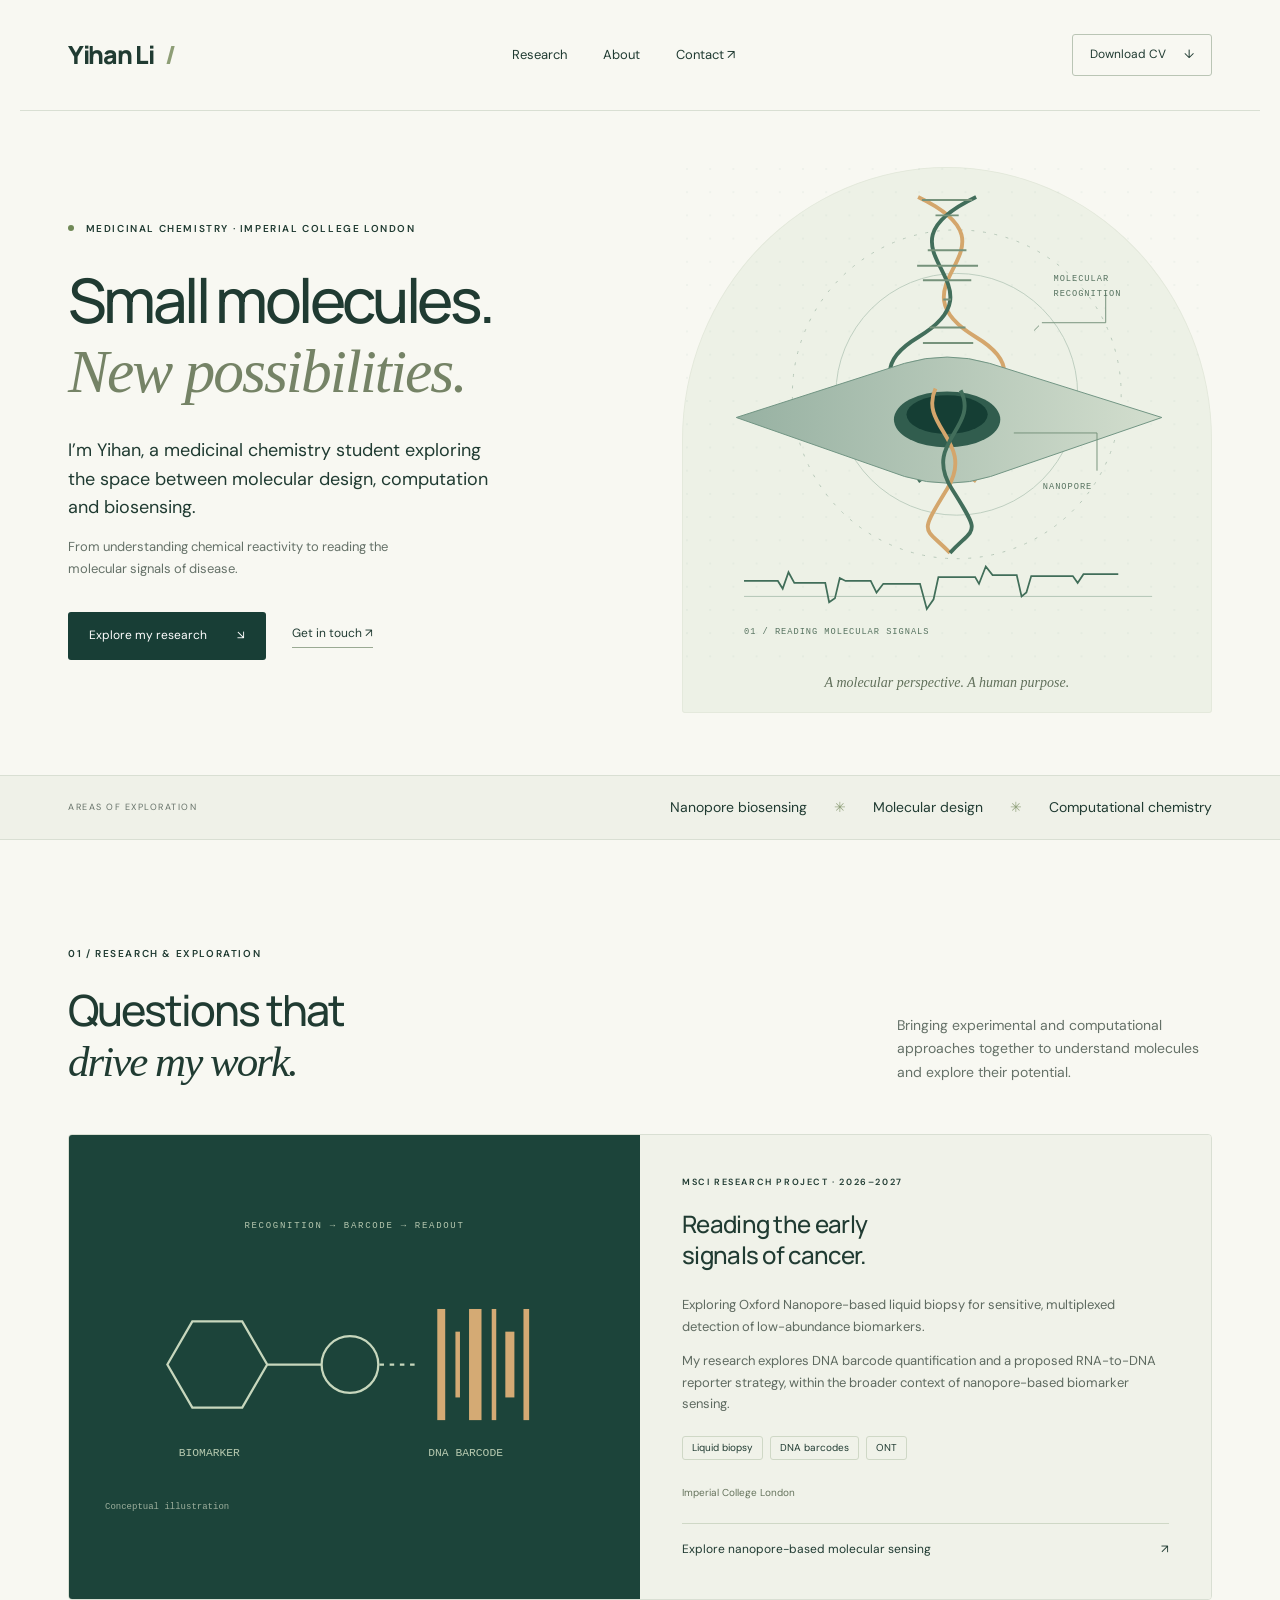
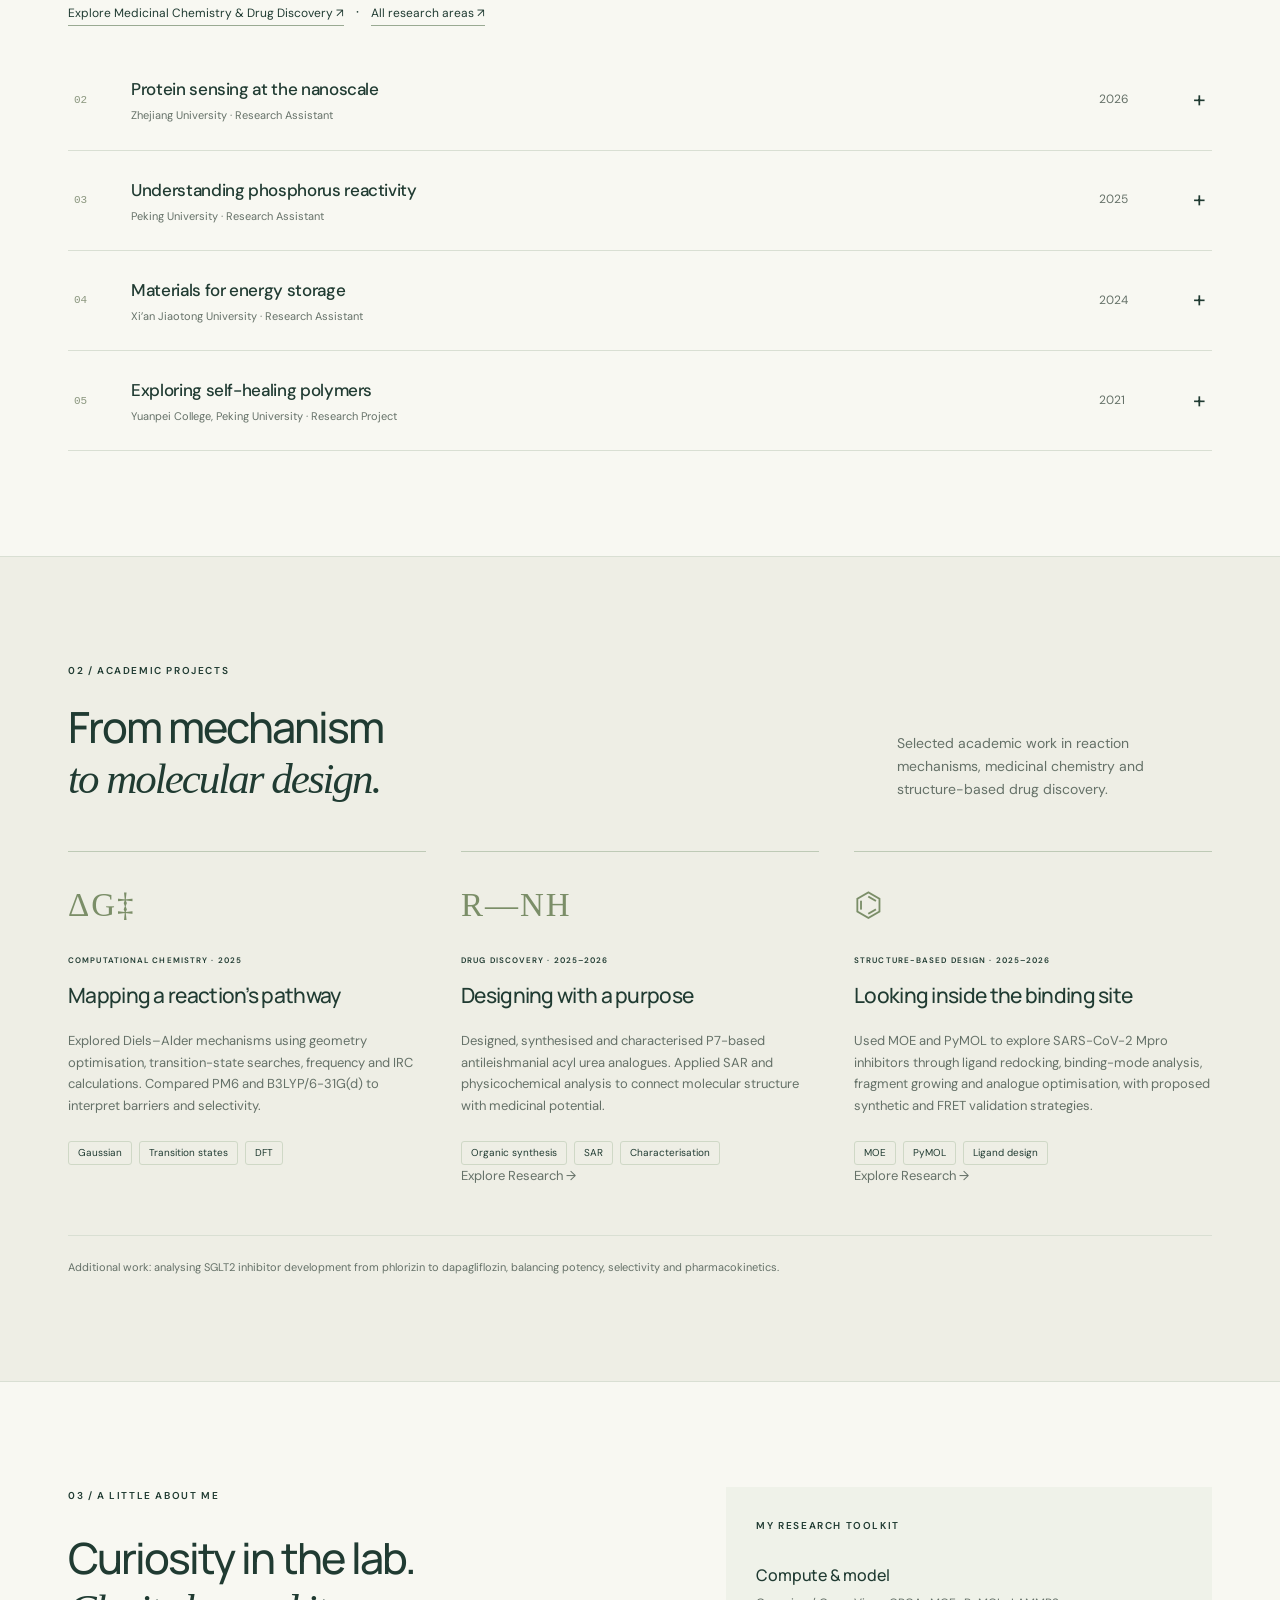
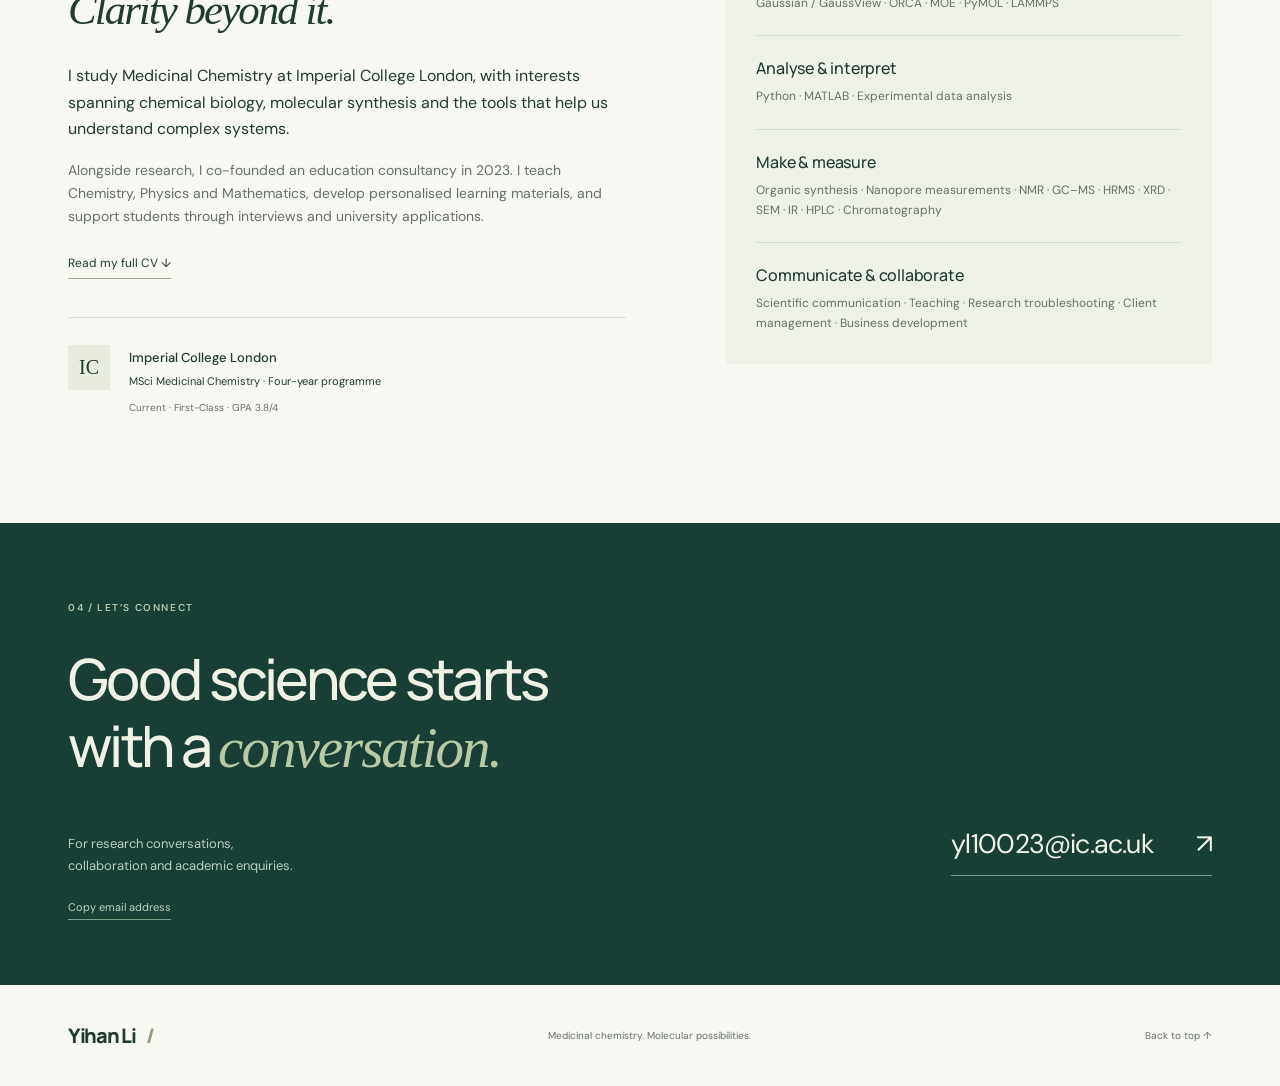
==== commit f095e6ad: "Add source-led medicinal chemistry portfolio with original docking and synthesis figures" ====
--- a/index.html
+++ b/index.html
@@ -14,13 +14,13 @@
 <div class="focus-strip"><div class="wrap"><span>AREAS OF EXPLORATION</span><p>Nanopore biosensing <i>✳</i> Molecular design <i>✳</i> Computational chemistry</p></div></div>
 <section id="research" class="research wrap section"><div class="section-top"><div><p class="eyebrow">01 / RESEARCH & EXPLORATION</p><h2>Questions that<br><em>drive my work.</em></h2></div><p>Bringing experimental and computational approaches together to understand molecules and explore their potential.</p></div>
 <article class="featured"><div class="feature-visual" aria-hidden="true"><span>RECOGNITION → BARCODE → READOUT</span><svg viewBox="0 0 440 235"><g fill="none" stroke="#c7d7bd" stroke-width="2"><path d="M55 116l22-38h44l22 38-22 38H77Z M143 116h48"/><circle cx="216" cy="116" r="25"/><path d="M242 116h32" stroke-dasharray="4 5"/></g><g fill="#d4aa74"><rect x="293" y="67" width="7" height="98"/><rect x="309" y="87" width="4" height="58"/><rect x="321" y="67" width="11" height="98"/><rect x="341" y="67" width="4" height="98"/><rect x="353" y="87" width="8" height="58"/><rect x="369" y="67" width="5" height="98"/></g><g fill="#b6c9af" font-size="10" font-family="monospace"><text x="65" y="197">BIOMARKER</text><text x="285" y="197">DNA BARCODE</text></g></svg><small>Conceptual illustration</small></div><div class="feature-copy"><p class="eyebrow">MSCI RESEARCH PROJECT · 2026–2027</p><h3>Reading the early<br>signals of cancer.</h3><p>Exploring Oxford Nanopore-based liquid biopsy for sensitive, multiplexed detection of low-abundance biomarkers.</p><p>My research explores DNA barcode quantification and a proposed RNA-to-DNA reporter strategy, within the broader context of nanopore-based biomarker sensing.</p><div class="tags"><span>Liquid biopsy</span><span>DNA barcodes</span><span>ONT</span></div><p class="institution">Imperial College London</p><a class="research-page-link" href="nanopore.html">Explore nanopore-based molecular sensing <span aria-hidden="true">↗</span></a></div></article>
-<div class="research-list">
+<p><a class="text-link" href="medchem.html">Explore Medicinal Chemistry &amp; Drug Discovery ↗</a> &nbsp; · &nbsp; <a class="text-link" href="research.html">All research areas ↗</a></p><div class="research-list">
 <details><summary><span class="row-number">02</span><span><strong>Protein sensing at the nanoscale</strong><small>Zhejiang University · Research Assistant</small></span><span class="year">2026</span><span class="expand" aria-hidden="true">+</span></summary><div class="detail-body"><p>Contributing to solid-state nanopore detection of proteins in tear-fluid samples. Experimental work includes sample preparation, nanopore measurements, protocol optimisation and troubleshooting electrical measurements.</p><div class="tags"><span>Solid-state nanopores</span><span>Protein detection</span><span>Biosensing</span></div></div></details>
 <details><summary><span class="row-number">03</span><span><strong>Understanding phosphorus reactivity</strong><small>Peking University · Research Assistant</small></span><span class="year">2025</span><span class="expand" aria-hidden="true">+</span></summary><div class="detail-body"><p>Investigated white phosphorus activation by thioethers using experimental and computational approaches, contributing to a manuscript in preparation. Explored reactions with Ti, Zr, Hf and Th cyclopentadienyl complexes, diphosphabenzene properties, and allenyl dilithium reagents.</p><p>Computational analysis and characterisation used Gaussian/GaussView, ORCA, NMR, GC–MS, HRMS, XRD and elemental analysis.</p></div></details>
 <details><summary><span class="row-number">04</span><span><strong>Materials for energy storage</strong><small>Xi’an Jiaotong University · Research Assistant</small></span><span class="year">2024</span><span class="expand" aria-hidden="true">+</span></summary><div class="detail-body"><p>Reviewed supercapacitor materials and energy-storage mechanisms; assisted with electrode-material synthesis, XRD and SEM characterisation, and preliminary electrochemical performance analysis.</p></div></details>
 <details><summary><span class="row-number">05</span><span><strong>Exploring self-healing polymers</strong><small>Yuanpei College, Peking University · Research Project</small></span><span class="year">2021</span><span class="expand" aria-hidden="true">+</span></summary><div class="detail-body"><p>Reviewed self-healing polymer mechanisms and applications, explored experimental approaches for evaluating material properties, and presented findings to peers and mentors.</p></div></details>
 </div></section>
-<section class="projects section"><div class="wrap"><div class="section-top"><div><p class="eyebrow">02 / ACADEMIC PROJECTS</p><h2>From mechanism<br><em>to molecular design.</em></h2></div><p>Selected academic work in reaction mechanisms, medicinal chemistry and structure-based drug discovery.</p></div><div class="project-grid"><article><span class="project-icon" aria-hidden="true">ΔG‡</span><p class="eyebrow">COMPUTATIONAL CHEMISTRY · 2025</p><h3>Mapping a reaction’s pathway</h3><p>Explored Diels–Alder mechanisms using geometry optimisation, transition-state searches, frequency and IRC calculations. Compared PM6 and B3LYP/6-31G(d) to interpret barriers and selectivity.</p><div class="tags"><span>Gaussian</span><span>Transition states</span><span>DFT</span></div></article><article><span class="project-icon" aria-hidden="true">R—NH</span><p class="eyebrow">DRUG DISCOVERY · 2025–2026</p><h3>Designing with a purpose</h3><p>Designed, synthesised and characterised P7-based antileishmanial acyl urea analogues. Applied SAR and physicochemical analysis to connect molecular structure with medicinal potential.</p><div class="tags"><span>Organic synthesis</span><span>SAR</span><span>Characterisation</span></div></article><article><span class="project-icon" aria-hidden="true">⌬</span><p class="eyebrow">STRUCTURE-BASED DESIGN · 2025–2026</p><h3>Looking inside the binding site</h3><p>Used MOE and PyMOL to explore SARS-CoV-2 Mpro inhibitors through ligand redocking, binding-mode analysis, fragment growing and analogue optimisation, with proposed synthetic and FRET validation strategies.</p><div class="tags"><span>MOE</span><span>PyMOL</span><span>Ligand design</span></div></article></div><p class="project-footnote">Additional work: analysing SGLT2 inhibitor development from phlorizin to dapagliflozin, balancing potency, selectivity and pharmacokinetics.</p></div></section>
+<section class="projects section"><div class="wrap"><div class="section-top"><div><p class="eyebrow">02 / ACADEMIC PROJECTS</p><h2>From mechanism<br><em>to molecular design.</em></h2></div><p>Selected academic work in reaction mechanisms, medicinal chemistry and structure-based drug discovery.</p></div><div class="project-grid"><article><span class="project-icon" aria-hidden="true">ΔG‡</span><p class="eyebrow">COMPUTATIONAL CHEMISTRY · 2025</p><h3>Mapping a reaction’s pathway</h3><p>Explored Diels–Alder mechanisms using geometry optimisation, transition-state searches, frequency and IRC calculations. Compared PM6 and B3LYP/6-31G(d) to interpret barriers and selectivity.</p><div class="tags"><span>Gaussian</span><span>Transition states</span><span>DFT</span></div></article><article><span class="project-icon" aria-hidden="true">R—NH</span><p class="eyebrow">DRUG DISCOVERY · 2025–2026</p><h3>Designing with a purpose</h3><p>Designed, synthesised and characterised P7-based antileishmanial acyl urea analogues. Applied SAR and physicochemical analysis to connect molecular structure with medicinal potential.</p><div class="tags"><span>Organic synthesis</span><span>SAR</span><span>Characterisation</span></div><p><a href="antileishmanial-acyl-ureas.html">Explore Research →</a></p></article><article><span class="project-icon" aria-hidden="true">⌬</span><p class="eyebrow">STRUCTURE-BASED DESIGN · 2025–2026</p><h3>Looking inside the binding site</h3><p>Used MOE and PyMOL to explore SARS-CoV-2 Mpro inhibitors through ligand redocking, binding-mode analysis, fragment growing and analogue optimisation, with proposed synthetic and FRET validation strategies.</p><div class="tags"><span>MOE</span><span>PyMOL</span><span>Ligand design</span></div><p><a href="mpro-inhibitors.html">Explore Research →</a></p></article></div><p class="project-footnote">Additional work: analysing SGLT2 inhibitor development from phlorizin to dapagliflozin, balancing potency, selectivity and pharmacokinetics.</p></div></section>
 <section id="about" class="about wrap section"><div><p class="eyebrow">03 / A LITTLE ABOUT ME</p><h2>Curiosity in the lab.<br><em>Clarity beyond it.</em></h2><p class="about-intro">I study Medicinal Chemistry at Imperial College London, with interests spanning chemical biology, molecular synthesis and the tools that help us understand complex systems.</p><p>Alongside research, I co-founded an education consultancy in 2023. I teach Chemistry, Physics and Mathematics, develop personalised learning materials, and support students through interviews and university applications.</p><a class="text-link" href="assets/Yihan_Li_CV_2026.pdf" download>Read my full CV ↓</a><div class="education"><span class="edu-mark" aria-hidden="true">IC</span><div><strong>Imperial College London</strong><p>MSci Medicinal Chemistry · Four-year programme</p><small>Current · First-Class · GPA 3.8/4</small></div></div></div><aside class="toolkit"><p class="eyebrow">MY RESEARCH TOOLKIT</p><div><h3>Compute & model</h3><p>Gaussian / GaussView · ORCA · MOE · PyMOL · LAMMPS</p></div><div><h3>Analyse & interpret</h3><p>Python · MATLAB · Experimental data analysis</p></div><div><h3>Make & measure</h3><p>Organic synthesis · Nanopore measurements · NMR · GC–MS · HRMS · XRD · SEM · IR · HPLC · Chromatography</p></div><div><h3>Communicate & collaborate</h3><p>Scientific communication · Teaching · Research troubleshooting · Client management · Business development</p></div></aside></section>
 <section id="contact" class="contact"><div class="wrap"><p class="eyebrow">04 / LET’S CONNECT</p><h2>Good science starts<br>with a <em>conversation.</em></h2><div class="contact-bottom"><p>For research conversations,<br>collaboration and academic enquiries.</p><a href="mailto:yl10023@ic.ac.uk">yl10023@ic.ac.uk <span aria-hidden="true">↗</span></a></div><button id="copy-email" type="button">Copy email address</button><span id="copy-status" role="status" aria-live="polite"></span></div></section>
 </main><footer class="wrap"><a class="wordmark" href="#">Yihan Li<span> / </span></a><p>Medicinal chemistry. Molecular possibilities.</p><a href="#">Back to top ↑</a></footer>
